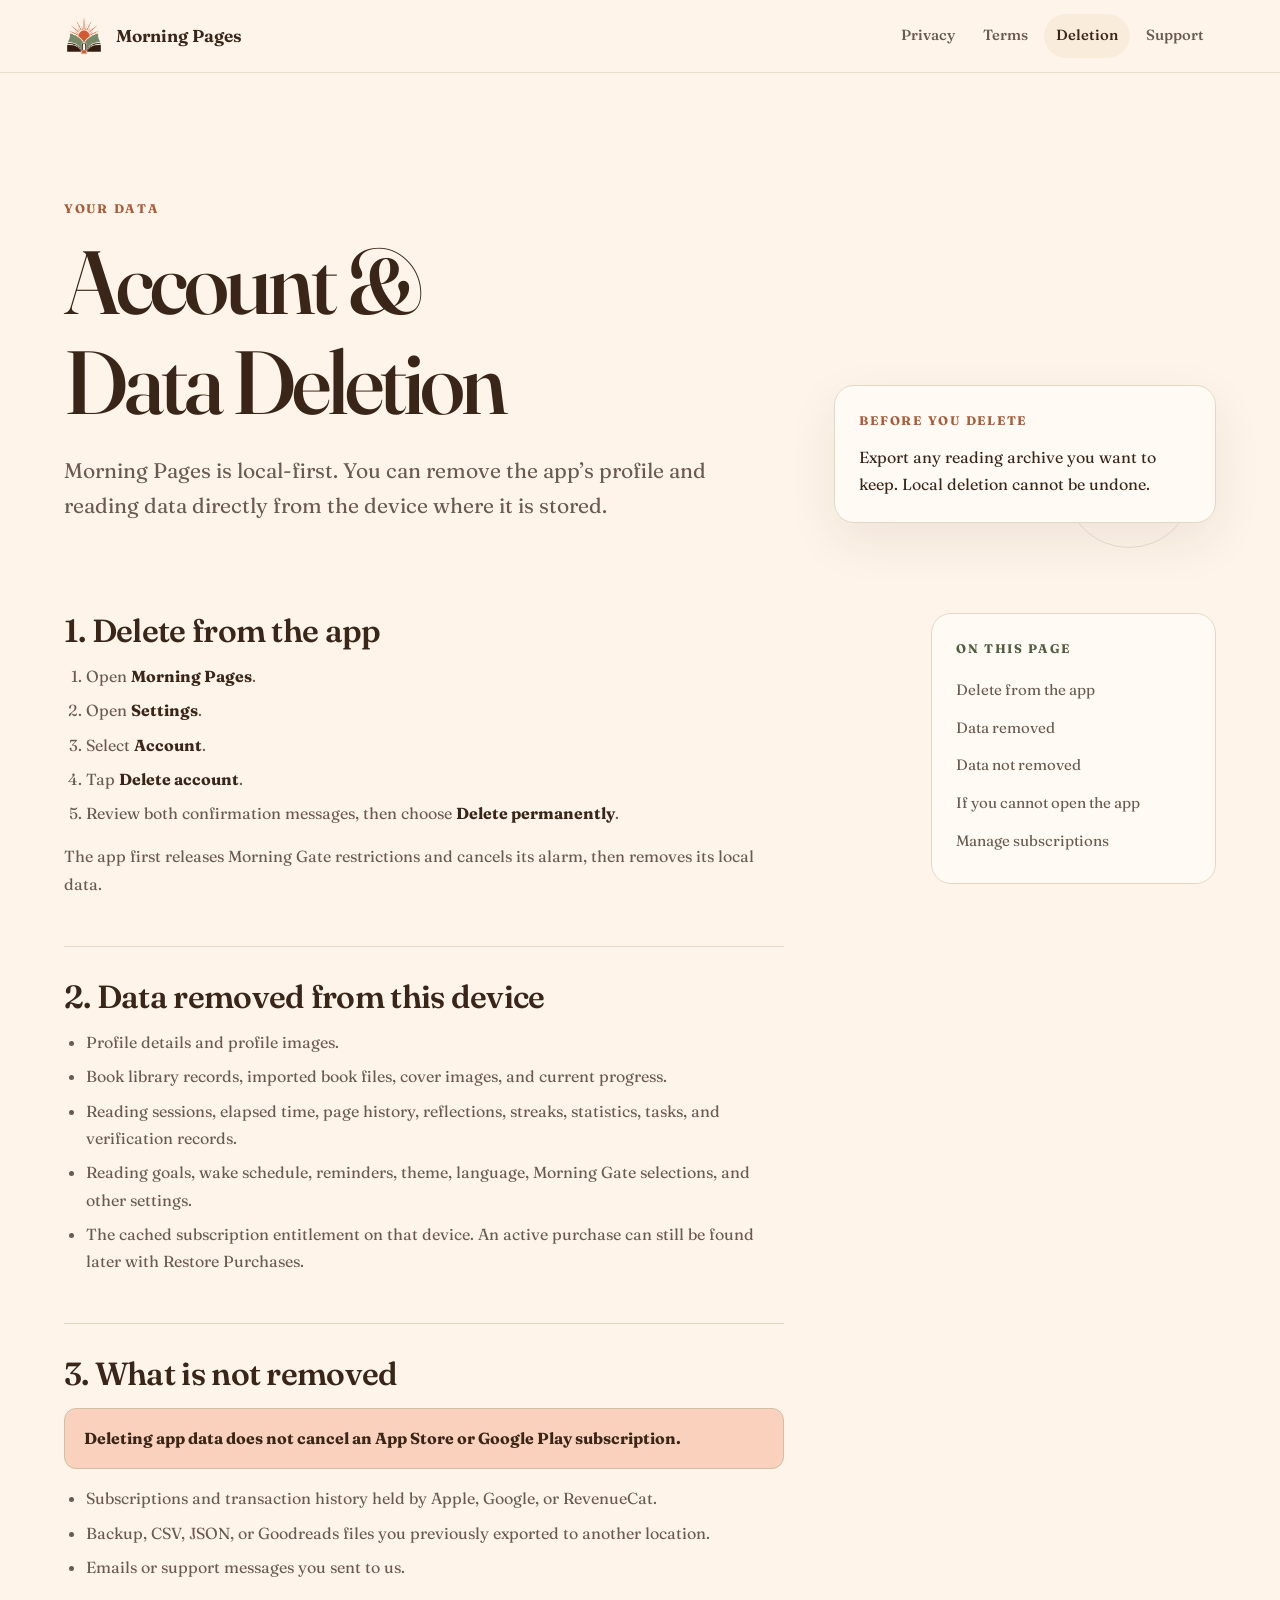
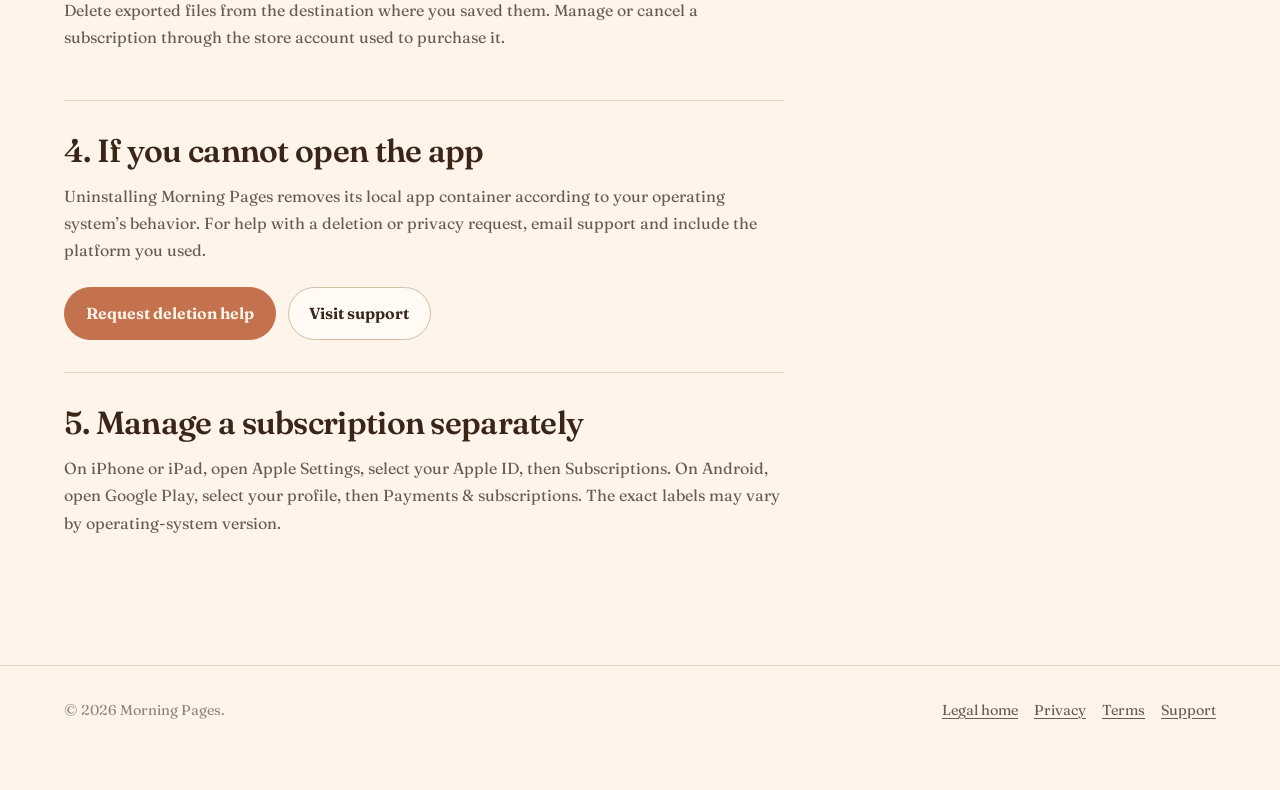
==== account-deletion/index.html @ 44f4551b "Create Morning Pages legal and support site" ====
<!doctype html>
<html lang="en">
  <head>
    <meta charset="utf-8" />
    <meta name="viewport" content="width=device-width, initial-scale=1" />
    <meta name="theme-color" content="#FAF5EE" />
    <meta
      name="description"
      content="How to delete Morning Pages account and local app data."
    />
    <title>Account & Data Deletion | Morning Pages</title>
    <link rel="icon" href="../assets/favicon.png" />
    <link rel="stylesheet" href="../styles.css" />
    <script defer src="../script.js"></script>
  </head>
  <body>
    <a class="skip-link" href="#main">Skip to content</a>
    <header class="site-header">
      <div class="nav-shell">
        <a
          class="brand"
          href="../index.html"
          aria-label="Morning Pages legal home"
          ><img src="../assets/mark.png" alt="" /><span>Morning Pages</span></a
        >
        <nav class="nav-links" aria-label="Legal navigation">
          <a href="../privacy/index.html">Privacy</a
          ><a href="../terms/index.html">Terms</a
          ><a href="./index.html" aria-current="page">Deletion</a
          ><a href="../support/index.html">Support</a>
        </nav>
      </div>
    </header>
    <main id="main" class="page-shell">
      <header class="hero document-hero">
        <div>
          <p class="eyebrow">Your data</p>
          <h1>Account & Data Deletion</h1>
          <p class="lede">
            Morning Pages is local-first. You can remove the app’s profile and
            reading data directly from the device where it is stored.
          </p>
        </div>
        <aside class="hero-note">
          <p class="eyebrow">Before you delete</p>
          <p>
            Export any reading archive you want to keep. Local deletion cannot
            be undone.
          </p>
        </aside>
      </header>
      <div class="document-grid">
        <article class="document">
          <section id="steps">
            <h2>1. Delete from the app</h2>
            <ol>
              <li>Open <strong>Morning Pages</strong>.</li>
              <li>Open <strong>Settings</strong>.</li>
              <li>Select <strong>Account</strong>.</li>
              <li>Tap <strong>Delete account</strong>.</li>
              <li>
                Review both confirmation messages, then choose
                <strong>Delete permanently</strong>.
              </li>
            </ol>
            <p>
              The app first releases Morning Gate restrictions and cancels its
              alarm, then removes its local data.
            </p>
          </section>
          <section id="removed">
            <h2>2. Data removed from this device</h2>
            <ul>
              <li>Profile details and profile images.</li>
              <li>
                Book library records, imported book files, cover images, and
                current progress.
              </li>
              <li>
                Reading sessions, elapsed time, page history, reflections,
                streaks, statistics, tasks, and verification records.
              </li>
              <li>
                Reading goals, wake schedule, reminders, theme, language,
                Morning Gate selections, and other settings.
              </li>
              <li>
                The cached subscription entitlement on that device. An active
                purchase can still be found later with Restore Purchases.
              </li>
            </ul>
          </section>
          <section id="not-removed">
            <h2>3. What is not removed</h2>
            <div class="notice danger">
              <p>
                <strong
                  >Deleting app data does not cancel an App Store or Google Play
                  subscription.</strong
                >
              </p>
            </div>
            <ul>
              <li>
                Subscriptions and transaction history held by Apple, Google, or
                RevenueCat.
              </li>
              <li>
                Backup, CSV, JSON, or Goodreads files you previously exported to
                another location.
              </li>
              <li>Emails or support messages you sent to us.</li>
            </ul>
            <p>
              Delete exported files from the destination where you saved them.
              Manage or cancel a subscription through the store account used to
              purchase it.
            </p>
          </section>
          <section id="cant-access">
            <h2>4. If you cannot open the app</h2>
            <p>
              Uninstalling Morning Pages removes its local app container
              according to your operating system’s behavior. For help with a
              deletion or privacy request, email support and include the
              platform you used.
            </p>
            <div class="button-row">
              <a
                class="button"
                href="mailto:devmile45@gmail.com?subject=Morning%20Pages%20Data%20Deletion%20Request"
                >Request deletion help</a
              ><a class="button secondary" href="../support/index.html"
                >Visit support</a
              >
            </div>
          </section>
          <section id="store">
            <h2>5. Manage a subscription separately</h2>
            <p>
              On iPhone or iPad, open Apple Settings, select your Apple ID, then
              Subscriptions. On Android, open Google Play, select your profile,
              then Payments & subscriptions. The exact labels may vary by
              operating-system version.
            </p>
          </section>
        </article>
        <aside class="toc" aria-label="On this page">
          <p class="toc-title">On this page</p>
          <a href="#steps">Delete from the app</a
          ><a href="#removed">Data removed</a
          ><a href="#not-removed">Data not removed</a
          ><a href="#cant-access">If you cannot open the app</a
          ><a href="#store">Manage subscriptions</a>
        </aside>
      </div>
    </main>
    <footer class="site-footer">
      <div class="footer-shell">
        <p class="footer-copy">
          © <span data-current-year>2026</span> Morning Pages.
        </p>
        <nav class="footer-links" aria-label="Footer navigation">
          <a href="../index.html">Legal home</a
          ><a href="../privacy/index.html">Privacy</a
          ><a href="../terms/index.html">Terms</a
          ><a href="../support/index.html">Support</a>
        </nav>
      </div>
    </footer>
  </body>
</html>
---- styles.css ----
@import url('https://fonts.googleapis.com/css2?family=Fraunces:opsz,wght@9..144,400;9..144,500;9..144,600;9..144,700&display=swap');

:root {
  --paper: oklch(97.2% 0.018 71);
  --paper-deep: oklch(94.8% 0.026 74);
  --surface: oklch(98.8% 0.01 73);
  --ink: oklch(29% 0.038 54);
  --ink-muted: oklch(48% 0.027 56);
  --ink-soft: oklch(62% 0.022 58);
  --terracotta: oklch(63.5% 0.115 45);
  --terracotta-dark: oklch(56% 0.11 45);
  --terracotta-soft: oklch(89% 0.053 50);
  --sage: oklch(59% 0.055 125);
  --sage-dark: oklch(46% 0.05 126);
  --sage-soft: oklch(90.5% 0.036 125);
  --honey: oklch(78% 0.09 78);
  --line: oklch(88.5% 0.028 72);
  --line-strong: oklch(81.5% 0.039 73);
  --danger: oklch(54% 0.14 27);
  --shadow: 0 18px 50px oklch(31% 0.04 55 / 0.08);
  --radius-sm: 0.75rem;
  --radius-md: 1.25rem;
  --radius-lg: 2rem;
  --measure: 72ch;
}

*,
*::before,
*::after {
  box-sizing: border-box;
}

html {
  scroll-behavior: smooth;
}

body {
  margin: 0;
  min-width: 20rem;
  min-height: 100vh;
  color: var(--ink);
  background: var(--paper);
  font-family: 'Fraunces', Georgia, serif;
  font-size: 1rem;
  line-height: 1.7;
  text-rendering: optimizeLegibility;
  -webkit-font-smoothing: antialiased;
}

a {
  color: var(--sage-dark);
  text-decoration-thickness: 0.08em;
  text-underline-offset: 0.18em;
}

a:hover {
  color: var(--terracotta-dark);
}

button,
a {
  -webkit-tap-highlight-color: transparent;
}

:focus-visible {
  outline: 0.2rem solid var(--terracotta);
  outline-offset: 0.2rem;
}

.skip-link {
  position: fixed;
  top: 0.75rem;
  left: 0.75rem;
  z-index: 999;
  padding: 0.75rem 1rem;
  border-radius: var(--radius-sm);
  color: var(--surface);
  background: var(--ink);
  transform: translateY(-160%);
}

.skip-link:focus {
  transform: translateY(0);
}

.site-header {
  position: sticky;
  top: 0;
  z-index: 20;
  border-bottom: 1px solid color-mix(in oklch, var(--line), transparent 22%);
  background: color-mix(in oklch, var(--paper), transparent 8%);
  backdrop-filter: blur(16px);
}

.nav-shell,
.page-shell,
.footer-shell {
  width: min(100% - 2rem, 72rem);
  margin-inline: auto;
}

.nav-shell {
  display: flex;
  align-items: center;
  justify-content: space-between;
  min-height: 4.5rem;
  gap: 1.5rem;
}

.brand {
  display: inline-flex;
  align-items: center;
  min-height: 2.75rem;
  gap: 0.75rem;
  color: var(--ink);
  font-size: 1.08rem;
  font-weight: 650;
  text-decoration: none;
}

.brand img {
  width: 2.5rem;
  height: 2.5rem;
  object-fit: contain;
}

.nav-links {
  display: flex;
  align-items: center;
  gap: 0.25rem;
}

.nav-links a {
  display: inline-flex;
  align-items: center;
  min-height: 2.75rem;
  padding: 0.45rem 0.75rem;
  border-radius: 999px;
  color: var(--ink-muted);
  font-size: 0.92rem;
  font-weight: 550;
  text-decoration: none;
}

.nav-links a:hover,
.nav-links a[aria-current='page'] {
  color: var(--ink);
  background: var(--paper-deep);
}

.page-shell {
  padding-block: clamp(2.5rem, 6vw, 5.5rem) 5rem;
}

.hero {
  position: relative;
  display: grid;
  grid-template-columns: minmax(0, 1fr) minmax(15rem, 0.54fr);
  align-items: end;
  gap: clamp(2rem, 5vw, 5rem);
  padding-block: clamp(1rem, 4vw, 3rem) clamp(3rem, 7vw, 6rem);
}

.hero::after {
  content: '';
  position: absolute;
  right: 2%;
  bottom: 14%;
  width: 8rem;
  height: 8rem;
  border: 1px solid var(--line-strong);
  border-radius: 50%;
  opacity: 0.45;
  pointer-events: none;
}

.eyebrow {
  margin: 0 0 0.8rem;
  color: var(--terracotta-dark);
  font-size: 0.78rem;
  font-weight: 700;
  letter-spacing: 0.14em;
  text-transform: uppercase;
}

h1,
h2,
h3 {
  margin-top: 0;
  color: var(--ink);
  line-height: 1.12;
  text-wrap: balance;
}

h1 {
  max-width: 13ch;
  margin-bottom: 1.3rem;
  font-size: clamp(3.2rem, 9vw, 7.4rem);
  font-weight: 520;
  letter-spacing: -0.045em;
}

.document-hero h1 {
  max-width: 16ch;
  font-size: clamp(2.8rem, 7vw, 5.8rem);
}

h2 {
  margin-bottom: 0.9rem;
  font-size: clamp(1.55rem, 3vw, 2rem);
  font-weight: 590;
  letter-spacing: -0.022em;
}

h3 {
  margin-bottom: 0.5rem;
  font-size: 1.12rem;
  font-weight: 650;
}

p,
ul,
ol {
  margin-top: 0;
}

.lede {
  max-width: 59ch;
  margin-bottom: 0;
  color: var(--ink-muted);
  font-size: clamp(1.12rem, 2.2vw, 1.32rem);
  line-height: 1.65;
}

.hero-note {
  position: relative;
  z-index: 1;
  padding: 1.5rem;
  border: 1px solid var(--line);
  border-radius: var(--radius-md);
  background: var(--surface);
  box-shadow: var(--shadow);
}

.hero-note p:last-child {
  margin-bottom: 0;
}

.document-grid {
  display: grid;
  grid-template-columns: minmax(0, 1fr) minmax(15rem, 0.36fr);
  align-items: start;
  gap: clamp(2rem, 6vw, 6rem);
}

.document {
  max-width: var(--measure);
}

.document section {
  padding-block: 2rem;
  border-top: 1px solid var(--line);
  scroll-margin-top: 6rem;
}

.document section:first-child {
  padding-top: 0;
  border-top: 0;
}

.document p,
.document li {
  color: var(--ink-muted);
}

.document strong {
  color: var(--ink);
}

.document ul,
.document ol {
  padding-left: 1.35rem;
}

.document li + li {
  margin-top: 0.45rem;
}

.toc {
  position: sticky;
  top: 6.25rem;
  padding: 1.5rem;
  border: 1px solid var(--line);
  border-radius: var(--radius-md);
  background: var(--surface);
}

.toc-title {
  margin: 0 0 0.75rem;
  color: var(--sage-dark);
  font-size: 0.78rem;
  font-weight: 700;
  letter-spacing: 0.13em;
  text-transform: uppercase;
}

.toc a {
  display: block;
  padding-block: 0.38rem;
  color: var(--ink-muted);
  font-size: 0.94rem;
  text-decoration: none;
}

.toc a:hover {
  color: var(--terracotta-dark);
}

.cards {
  display: grid;
  grid-template-columns: repeat(2, minmax(0, 1fr));
  gap: 1rem;
}

.card {
  display: flex;
  min-height: 15rem;
  flex-direction: column;
  justify-content: space-between;
  padding: clamp(1.4rem, 3vw, 2rem);
  border: 1px solid var(--line);
  border-radius: var(--radius-md);
  color: var(--ink);
  background: var(--surface);
  box-shadow: 0 6px 22px oklch(31% 0.04 55 / 0.045);
  text-decoration: none;
  transition:
    transform 180ms ease,
    border-color 180ms ease,
    box-shadow 180ms ease;
}

.card:hover {
  color: var(--ink);
  border-color: var(--line-strong);
  box-shadow: var(--shadow);
  transform: translateY(-0.2rem);
}

.card-number {
  color: var(--terracotta-dark);
  font-size: 0.8rem;
  font-weight: 700;
  letter-spacing: 0.12em;
}

.card-copy {
  color: var(--ink-muted);
}

.card-cta {
  display: inline-flex;
  align-items: center;
  gap: 0.45rem;
  color: var(--sage-dark);
  font-weight: 650;
}

.notice {
  margin-block: 1rem;
  padding: 1rem 1.2rem;
  border: 1px solid var(--line-strong);
  border-radius: var(--radius-sm);
  background: var(--sage-soft);
}

.notice p:last-child {
  margin-bottom: 0;
}

.notice.danger {
  color: var(--danger);
  background: var(--terracotta-soft);
}

.button-row {
  display: flex;
  flex-wrap: wrap;
  gap: 0.75rem;
  margin-top: 1.4rem;
}

.button {
  display: inline-flex;
  align-items: center;
  justify-content: center;
  min-height: 3.25rem;
  padding: 0.75rem 1.3rem;
  border: 1px solid var(--terracotta);
  border-radius: 999px;
  color: var(--paper);
  background: var(--terracotta);
  font-weight: 650;
  text-decoration: none;
}

.button:hover {
  color: var(--paper);
  background: var(--terracotta-dark);
}

.button.secondary {
  color: var(--ink);
  border-color: var(--line-strong);
  background: var(--surface);
}

.button.secondary:hover {
  color: var(--terracotta-dark);
  border-color: var(--terracotta);
}

.support-list {
  display: grid;
  grid-template-columns: repeat(2, minmax(0, 1fr));
  gap: 1rem;
  margin-block: 2rem;
}

.support-item {
  padding: 1.4rem;
  border-top: 2px solid var(--sage);
  background: var(--surface);
}

.support-item p:last-child {
  margin-bottom: 0;
}

.site-footer {
  padding-block: 2rem 3rem;
  border-top: 1px solid var(--line);
}

.footer-shell {
  display: flex;
  align-items: flex-start;
  justify-content: space-between;
  gap: 2rem;
}

.footer-copy {
  max-width: 34rem;
  color: var(--ink-soft);
  font-size: 0.9rem;
}

.footer-links {
  display: flex;
  flex-wrap: wrap;
  justify-content: flex-end;
  gap: 0.5rem 1rem;
}

.footer-links a {
  min-height: 2.75rem;
  color: var(--ink-muted);
  font-size: 0.9rem;
}

.meta {
  color: var(--ink-soft);
  font-size: 0.9rem;
}

@media (max-width: 52rem) {
  .hero,
  .document-grid {
    grid-template-columns: 1fr;
  }

  .hero-note {
    max-width: 32rem;
  }

  .hero::after {
    display: none;
  }

  .toc {
    position: static;
    order: -1;
  }
}

@media (max-width: 42rem) {
  .nav-shell {
    align-items: flex-start;
    flex-direction: column;
    padding-block: 0.75rem;
    gap: 0.4rem;
  }

  .nav-links {
    width: 100%;
    overflow-x: auto;
    padding-bottom: 0.25rem;
  }

  .nav-links a {
    white-space: nowrap;
  }

  .cards,
  .support-list {
    grid-template-columns: 1fr;
  }

  .card {
    min-height: 13rem;
  }

  .footer-shell {
    flex-direction: column;
  }

  .footer-links {
    justify-content: flex-start;
  }
}

@media (prefers-reduced-motion: reduce) {
  html {
    scroll-behavior: auto;
  }

  *,
  *::before,
  *::after {
    transition-duration: 0.01ms !important;
    animation-duration: 0.01ms !important;
    animation-iteration-count: 1 !important;
  }
}

@media print {
  .site-header,
  .toc,
  .site-footer,
  .button-row {
    display: none;
  }

  body {
    color: #2e241c;
    background: #faf5ee;
  }

  .page-shell {
    width: 100%;
    padding: 0;
  }

  .document-grid {
    display: block;
  }
}
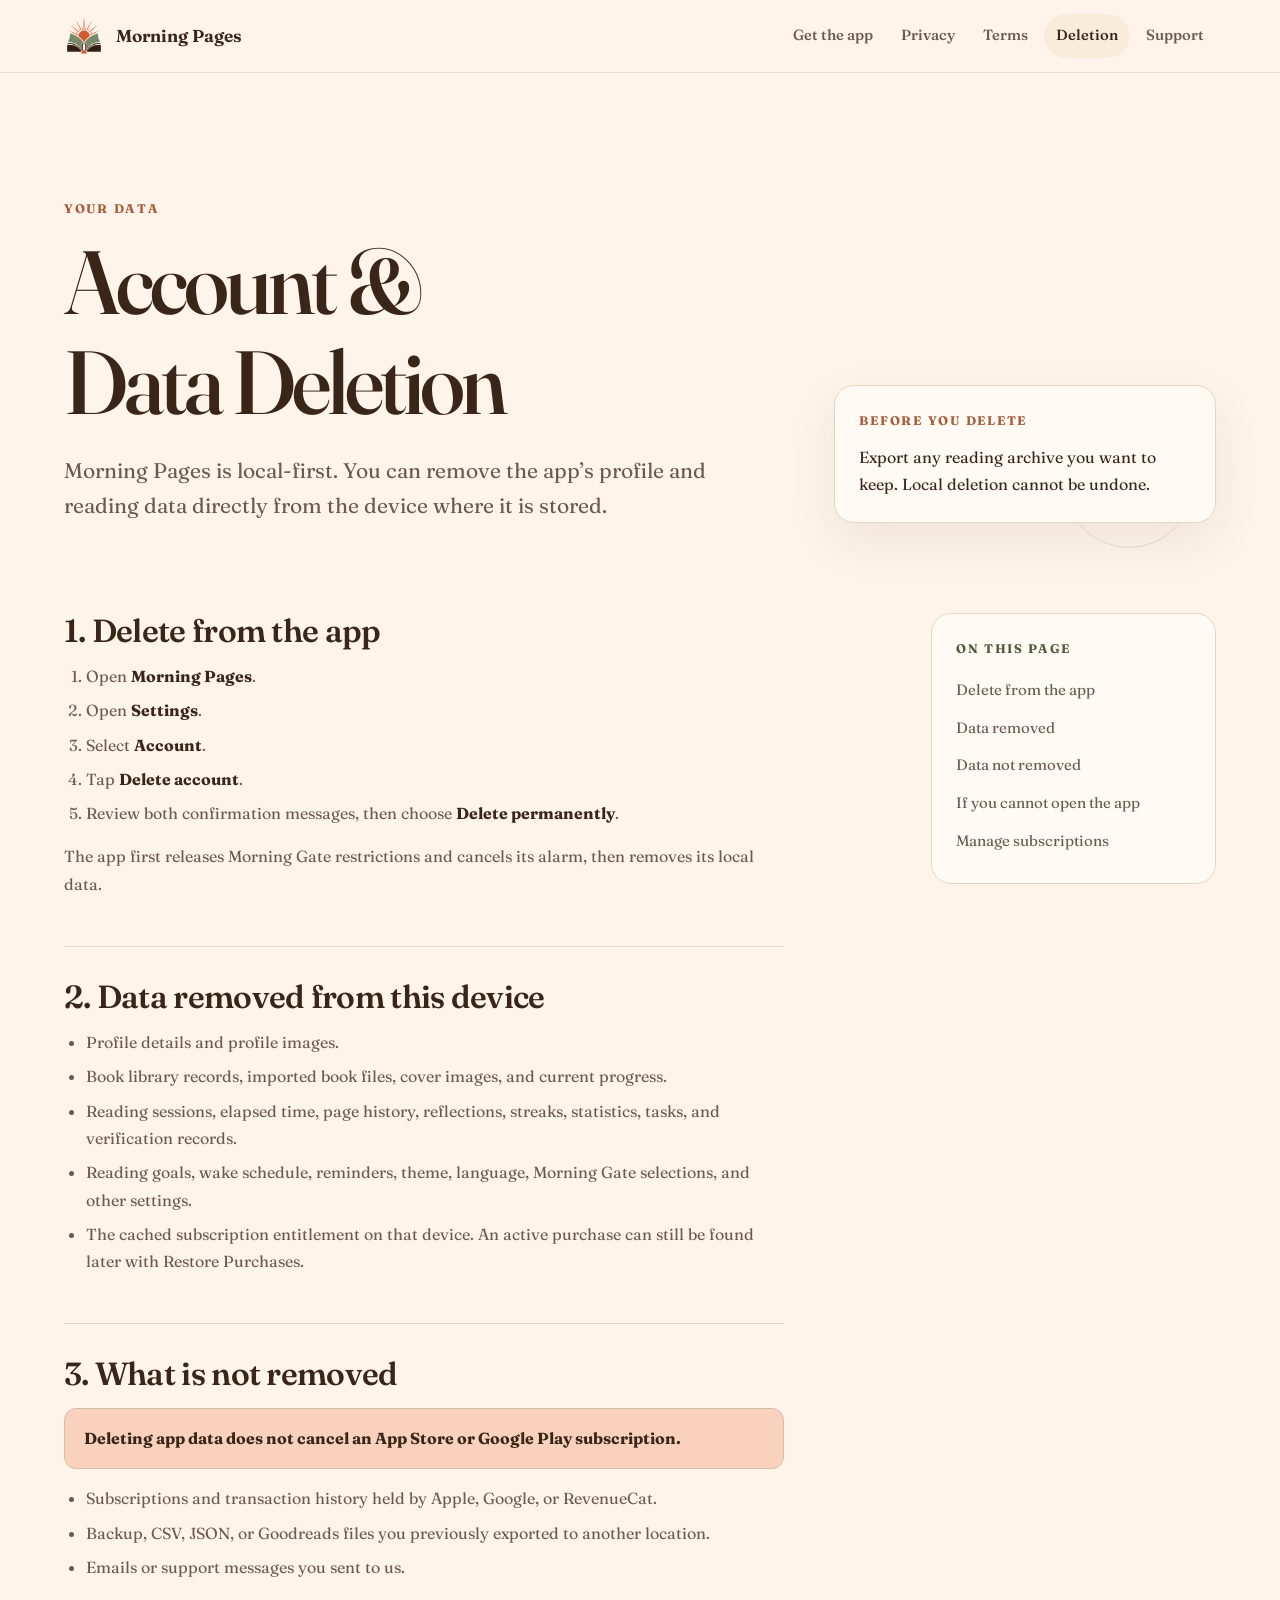
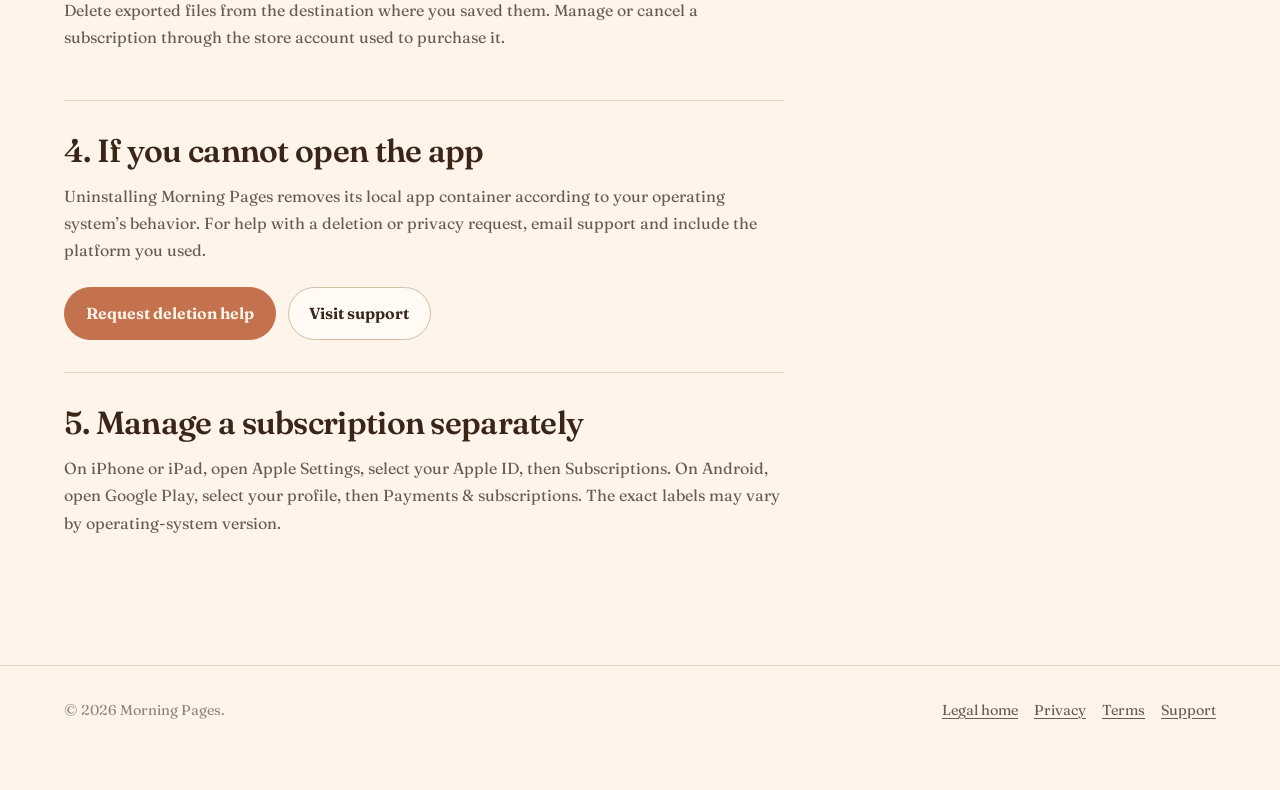
==== commit 01eed936: "Add app navigation and matching store buttons" ====
--- a/account-deletion/index.html
+++ b/account-deletion/index.html
@@ -24,6 +24,8 @@
           ><img src="../assets/mark.png" alt="" /><span>Morning Pages</span></a
         >
         <nav class="nav-links" aria-label="Legal navigation">
+          <a href="../index.html#store-title">Get the app</a
+          >
           <a href="../privacy/index.html">Privacy</a
           ><a href="../terms/index.html">Terms</a
           ><a href="./index.html" aria-current="page">Deletion</a
--- a/styles.css
+++ b/styles.css
@@ -322,6 +322,40 @@
   gap: 1rem;
 }
 
+.store-section {
+  margin-top: clamp(3rem, 6vw, 5rem);
+  padding-top: clamp(2rem, 4vw, 3rem);
+  border-top: 1px solid var(--line);
+}
+
+#store-title {
+  scroll-margin-top: 7rem;
+}
+
+.store-copy {
+  max-width: 55ch;
+  color: var(--ink-muted);
+}
+
+.store-actions {
+  display: flex;
+  align-items: center;
+  flex-wrap: wrap;
+  gap: 1rem 1.5rem;
+}
+
+.store-actions .button {
+  gap: 0.65rem;
+}
+
+.store-coming-soon,
+.store-coming-soon:hover {
+  color: var(--paper);
+  background: var(--terracotta);
+  opacity: 0.68;
+  cursor: not-allowed;
+}
+
 .card {
   display: flex;
   min-height: 15rem;
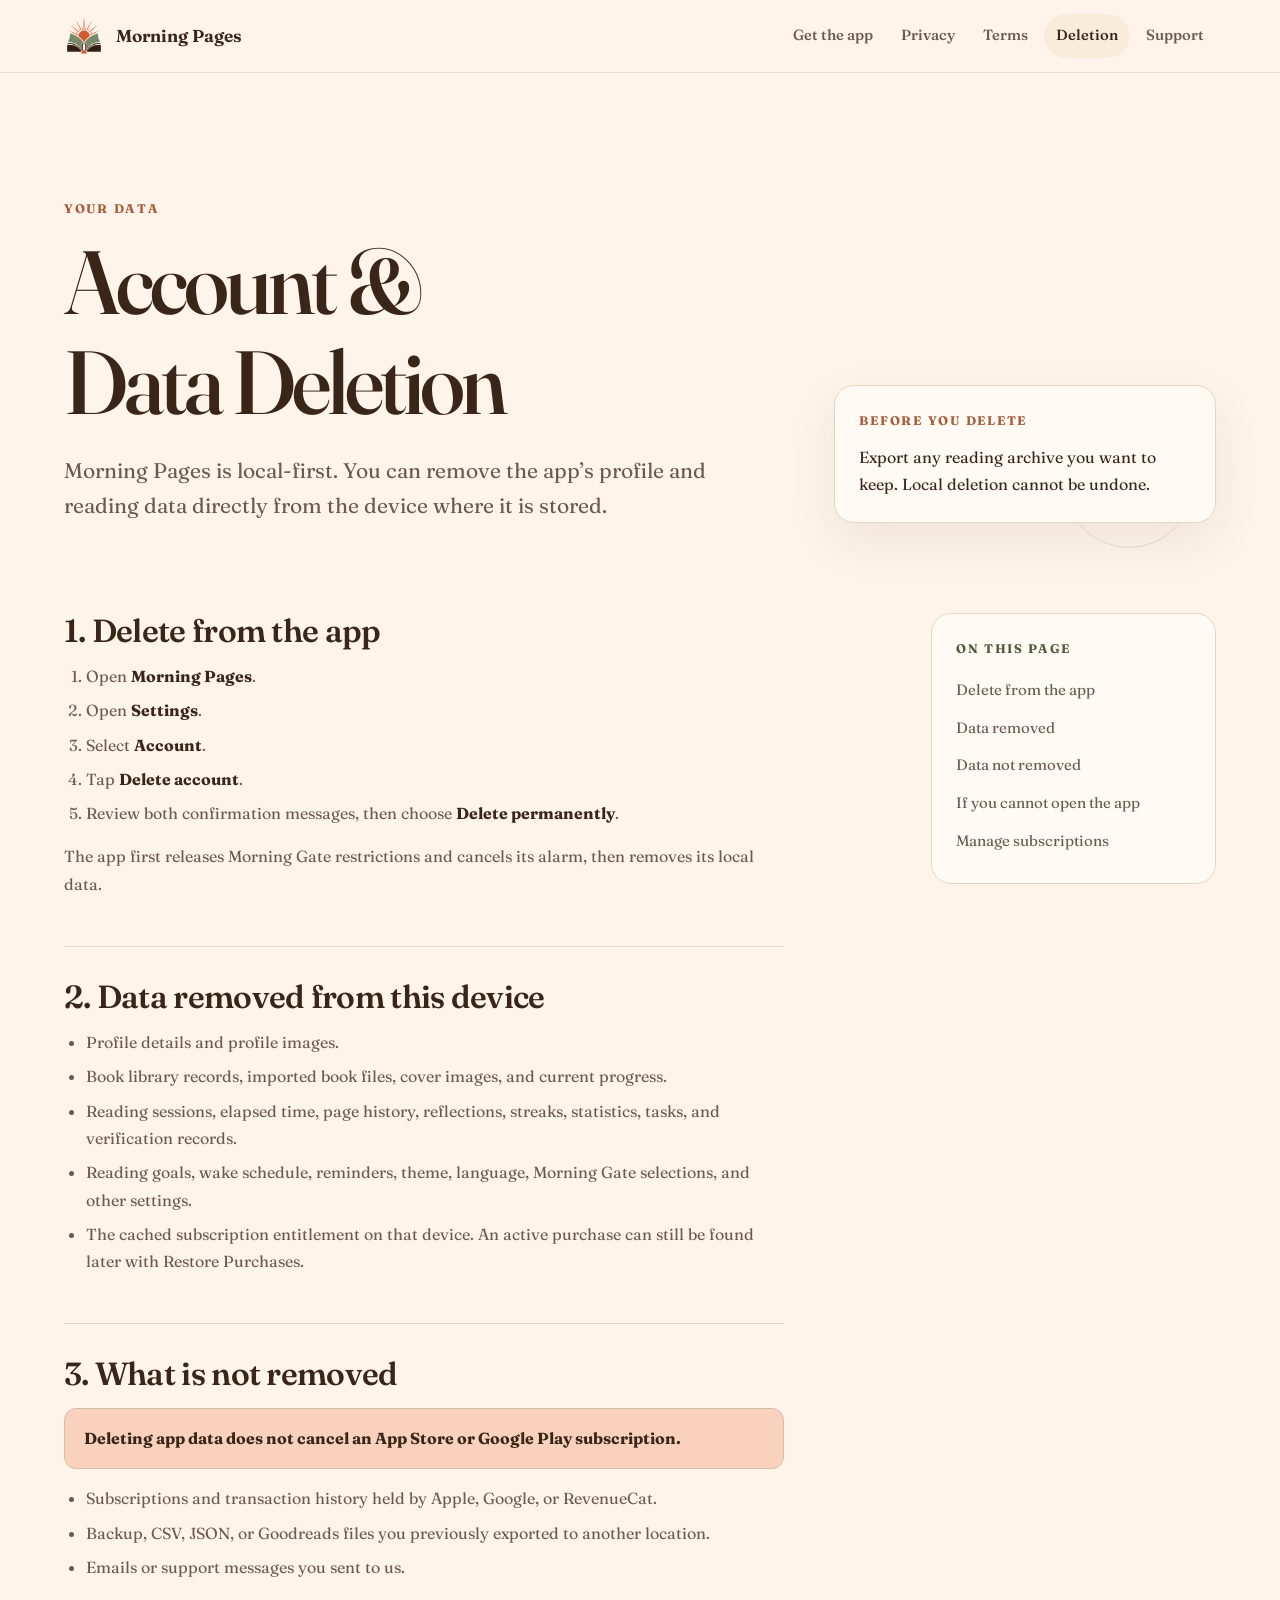
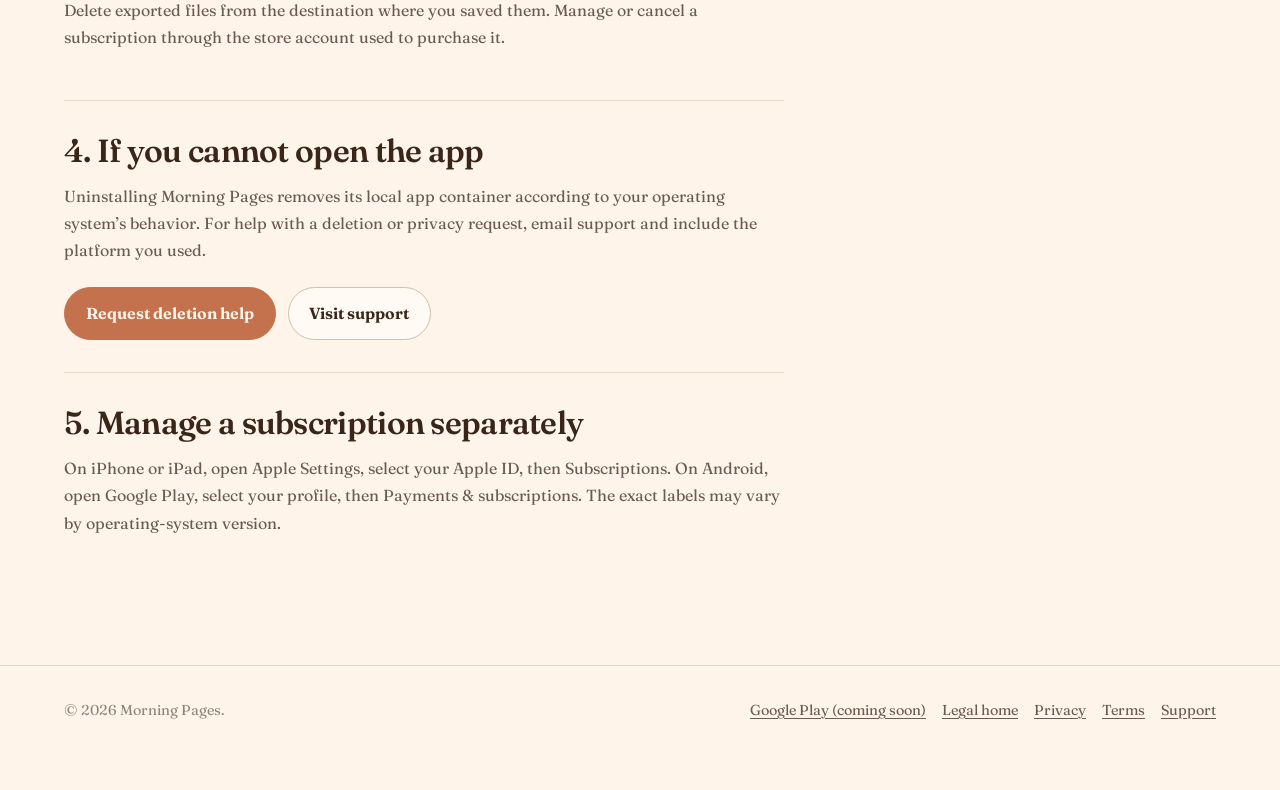
==== commit 96ff13c5: "Add Google Play footer link" ====
--- a/account-deletion/index.html
+++ b/account-deletion/index.html
@@ -163,6 +163,8 @@
           © <span data-current-year>2026</span> Morning Pages.
         </p>
         <nav class="footer-links" aria-label="Footer navigation">
+          <a href="../index.html#store-title">Google Play (coming soon)</a
+          >
           <a href="../index.html">Legal home</a
           ><a href="../privacy/index.html">Privacy</a
           ><a href="../terms/index.html">Terms</a
